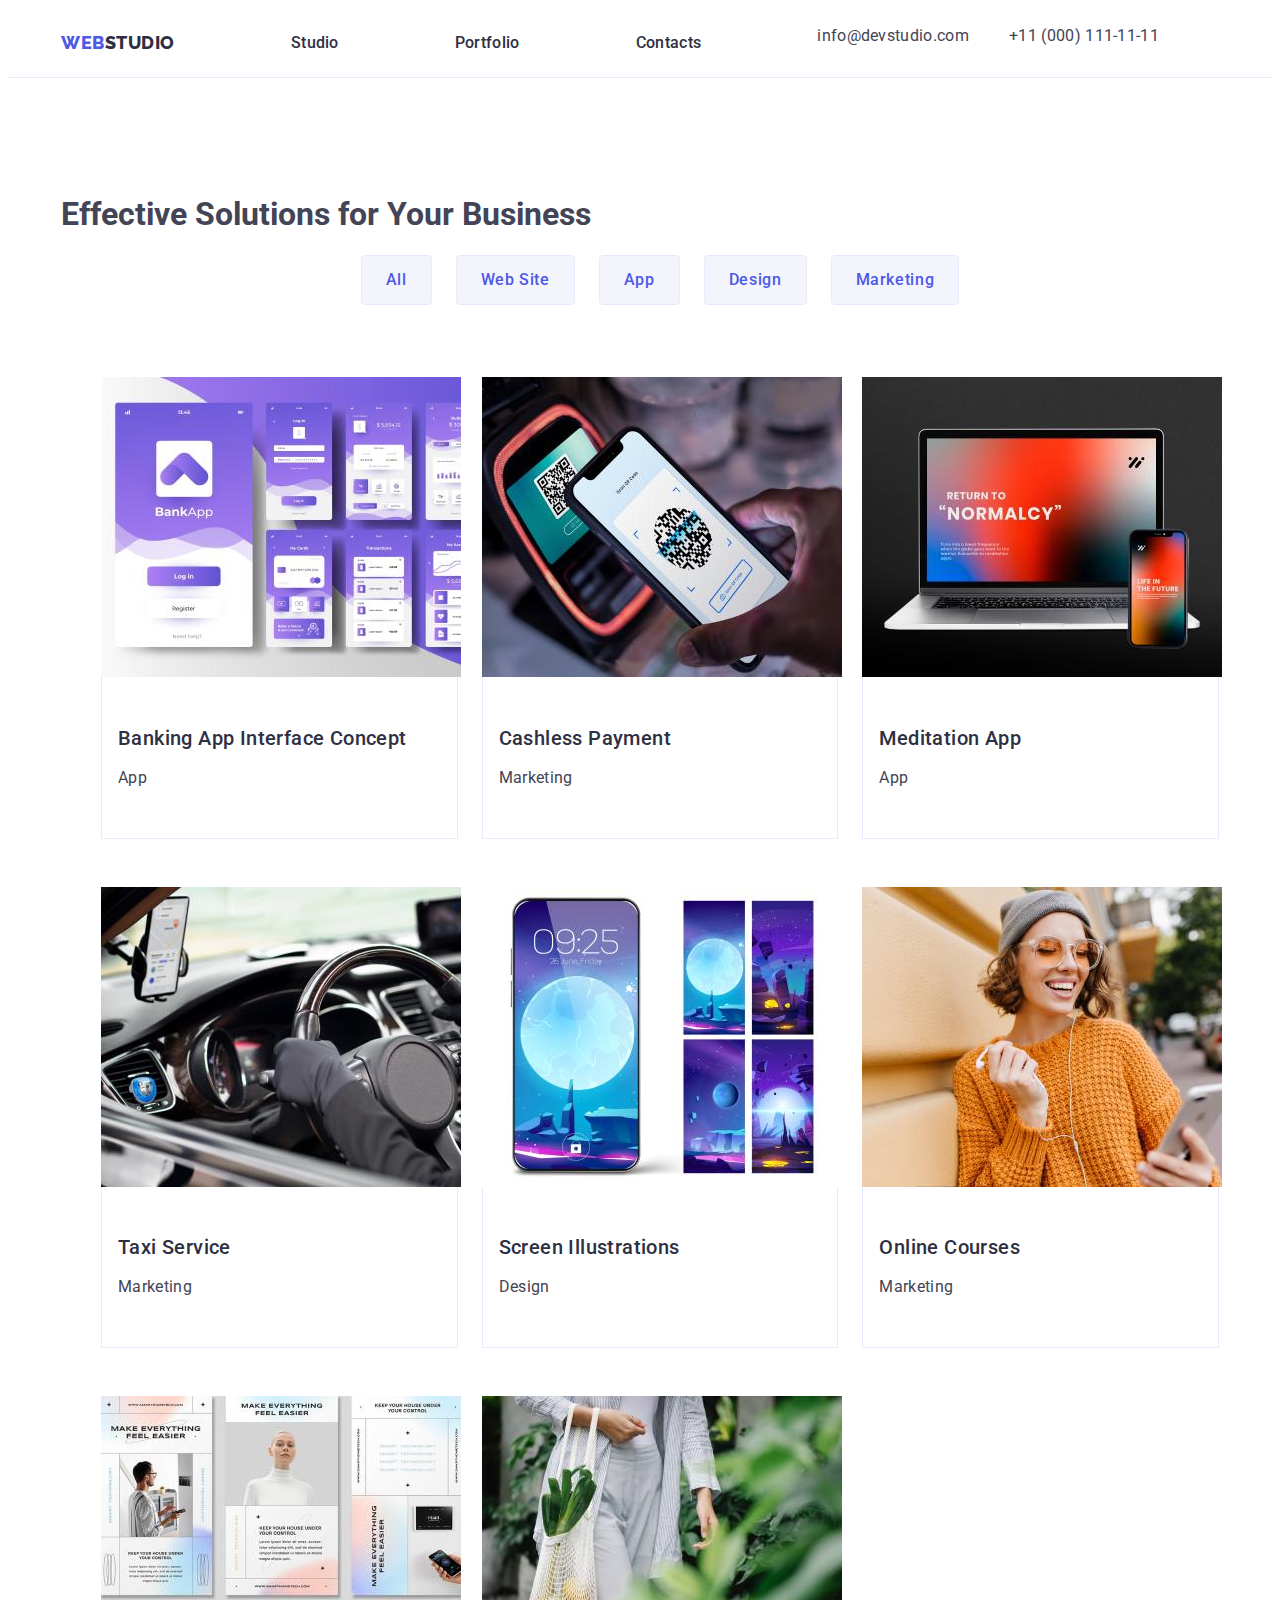
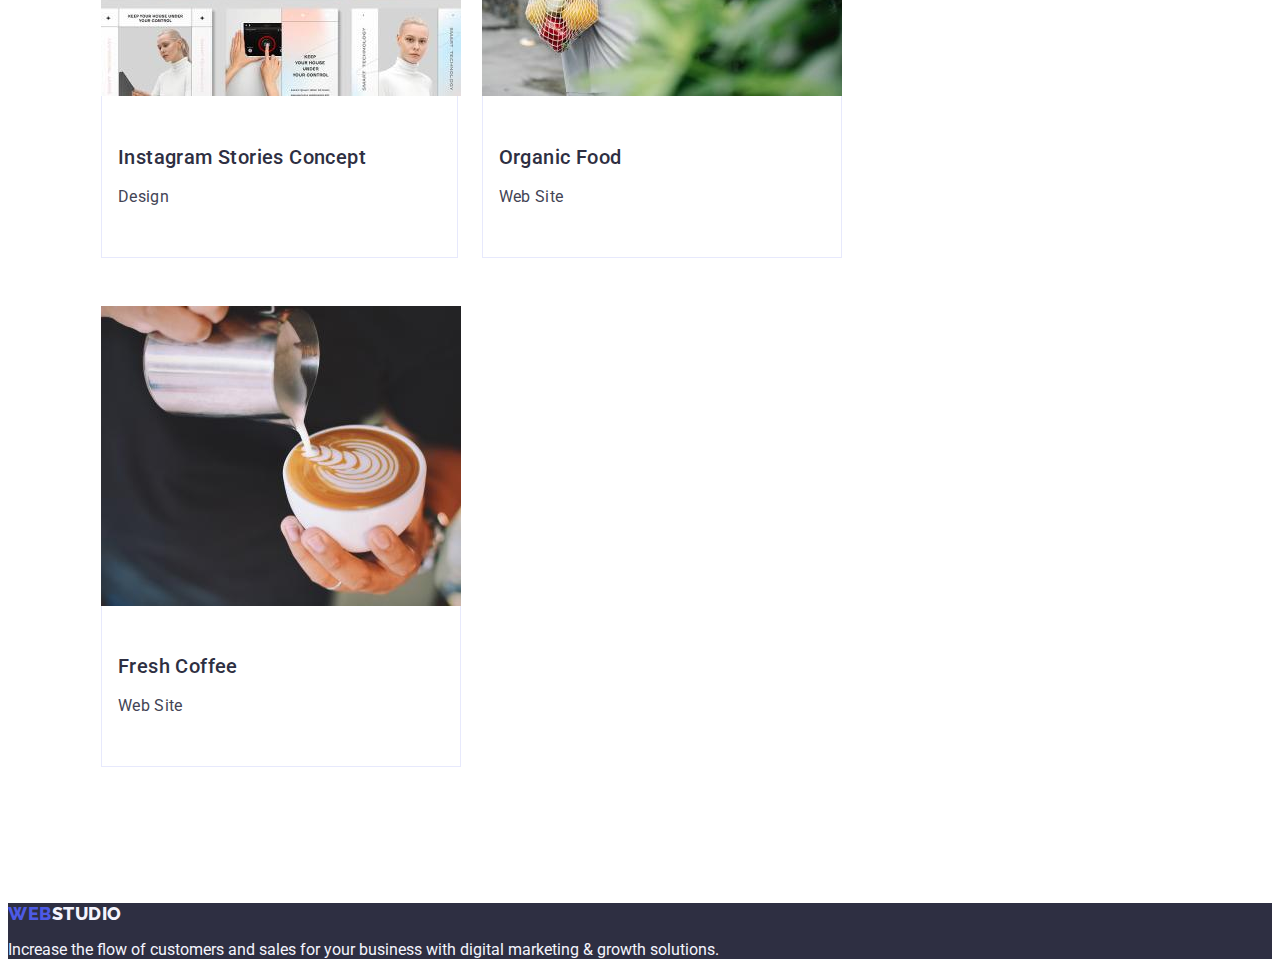
==== portfolio.html @ 5b6c8193 "main-port" ====
<!DOCTYPE html>
<html lang="en">
  <head>
    <meta charset="UTF-8" />
    <meta http-equiv="X-UA-Compatible" content="IE=edge" />
    <meta name="viewport" content="width=device-width, initial-scale=1.0" />
    <title>Document</title>

    <link rel="preconnect" href="https://fonts.googleapis.com" />
    <link rel="preconnect" href="https://fonts.gstatic.com" crossorigin />
    <link
      href="https://fonts.googleapis.com/css2?family=Raleway:ital,wght@0,800;1,800&family=Roboto:ital,wght@0,400;0,500;0,700;0,900;1,400;1,500;1,700;1,900&display=swap"
      rel="stylesheet"
    />
    <link rel="stylesheet" href="./css/modern-normalize.min.css" />
    <link rel="stylesheet" href="./css/styles.css" />
  </head>

  <body class="body-portfolio">
    <header class="portfolio-header-flex">
      <div class="portfolio-header-div-flex container">
        <nav class="portfolio-header-nav-flex">
          <a href="./index.html" class="link webstudio-one portfolio-header-a-flex"
            >Web<span class="span-portfolio">Studio</span>
          </a>
          <!-- <a href="./index.html">WebStudio</a> -->

          <ul class="list portfolio-header-ul-flex">
            <li>
              <a href="./index.html" class="nav-ul-li link portfolio-header-a-flex">Studio</a>
            </li>
            <li>
              <a href="./portfolio.html" class="nav-ul-li link portfolio-header-a-flex"
                >Portfolio</a
              >
            </li>
            <li><a href="" class="nav-ul-li link portfolio-header-a-flex">Contacts</a></li>
          </ul>
        </nav>
        <address class="address-style list">
          <ul class="list portfolio-header-adress-ul-flex">
            <li>
              <a href="mailto:info@devstudio.com" class="contacts link">info@devstudio.com</a>
            </li>
            <li>
              <a href="tel:+110001111111" class="contacts link">+11 (000) 111-11-11</a>
            </li>
          </ul>
        </address>
      </div>
    </header>
    <main>
      <section class="portfolio-main-section">
        <div class="container">
          <h1 hidden>Effective Solutions for Your Business</h1>
          <!--         <a href="">Order Service</a> -->

          <ul class="list portfolio-main-ul-flex">
            <li>
              <button type="button" class="button-all portfolio-main-button-flex">All</button>
            </li>
            <li>
              <button type="button" class="button-all portfolio-main-button-flex">Web Site</button>
            </li>
            <li>
              <button type="button" class="button-all portfolio-main-button-flex">App</button>
            </li>
            <li>
              <button type="button" class="button-all portfolio-main-button-flex">Design</button>
            </li>
            <li>
              <button type="button" class="button-all portfolio-main-button-flex">Marketing</button>
            </li>
          </ul>
          <ul class="list portfolio-main-ul-another-flex">
            <li class="portfolio-main-li-another-flex">
              <a href="" class="link"
                ><img src="./images/port1.jpg" alt="Mark Guerrero" width="360" />
                <div class="portfolio-main-li-a-div-another-flex">
                  <h2 class="images portfolio-main-div-h2-another-flex">
                    Banking App Interface Concept
                  </h2>
                  <p class="paragraph">App</p>
                </div>
              </a>
            </li>
            <li class="portfolio-main-li-another-flex">
              <a href="" class="link"
                ><img src="./images/port2.jpg" alt="Tom Ford" width="360" />
                <div class="portfolio-main-li-a-div-another-flex">
                  <h2 class="images portfolio-main-div-h2-another-flex">Cashless Payment</h2>
                  <p class="paragraph">Marketing</p>
                </div>
              </a>
            </li>
            <li class="portfolio-main-li-another-flex">
              <a href="" class="link">
                <img src="./images/port3.jpg" alt="Camila Garcia" width="360" />
                <div class="portfolio-main-li-a-div-another-flex">
                  <h2 class="images portfolio-main-div-h2-another-flex">Meditation App</h2>
                  <p class="paragraph">App</p>
                </div>
              </a>
            </li>
            <li class="portfolio-main-li-another-flex">
              <a href="" class="link">
                <img src="./images/port4.jpg" alt="Daniel Wilson" width="360" />
                <div class="portfolio-main-li-a-div-another-flex">
                  <h2 class="images portfolio-main-div-h2-another-flex">Taxi Service</h2>
                  <p class="paragraph">Marketing</p>
                </div>
              </a>
            </li>
            <li class="portfolio-main-li-another-flex">
              <a href="" class="link">
                <img src="./images/port5.jpg" alt="Mark Guerrero" width="360" />
                <div class="portfolio-main-li-a-div-another-flex">
                  <h2 class="images portfolio-main-div-h2-another-flex">Screen Illustrations</h2>
                  <p class="paragraph">Design</p>
                </div>
              </a>
            </li>
            <li class="portfolio-main-li-another-flex">
              <a href="" class="link">
                <img src="./images/port6.jpg" alt="Tom Ford" width="360" />
                <div class="portfolio-main-li-a-div-another-flex">
                  <h2 class="images portfolio-main-div-h2-another-flex">Online Courses</h2>
                  <p class="paragraph">Marketing</p>
                </div>
              </a>
            </li>
            <li class="portfolio-main-li-another-flex">
              <a href="" class="link"
                ><img src="./images/port7.jpg" alt="Camila Garcia" width="360" />
                <div class="portfolio-main-li-a-div-another-flex">
                  <h2 class="images portfolio-main-div-h2-another-flex">
                    Instagram Stories Concept
                  </h2>
                  <p class="paragraph">Design</p>
                </div>
              </a>
            </li>
            <li>
              <a href="" class="link">
                <img src="./images/port8.jpg" alt="Daniel Wilson" width="360" />
                <div class="portfolio-main-li-a-div-another-flex">
                  <h2 class="images portfolio-main-div-h2-another-flex">Organic Food</h2>
                  <p class="paragraph">Web Site</p>
                </div>
              </a>
            </li>

            <li>
              <a href="" class="link">
                <img src="./images/port9.jpg" alt="Daniel Wilson" width="360" />
                <div class="portfolio-main-li-a-div-another-flex">
                  <h2 class="images portfolio-main-div-h2-another-flex">Fresh Coffee</h2>
                  <p class="paragraph">Web Site</p>
                </div>
              </a>
            </li>
          </ul>
        </div>
      </section>
    </main>

    <footer class="footer-index">
      <a href="./index.html" class="link webstudio-one"
        >Web<span class="span-portfolio-port">Studio</span>
      </a>

      <!-- <a href="./index.html">WebStudio</a> -->
      <p class="footer-p">
        Increase the flow of customers and sales for your business with digital marketing & growth
        solutions.
      </p>
    </footer>
  </body>
</html>
---- css/styles.css ----
:root {
  --hover-color: #404bbf;
  --ff-color: #ffffff;
  --e-five-color: #4d5ae5;
  --brand-color: #434455; /*???????????????????*/
  --background-color: #f4f4fd;
  --text-color: #2e2f42;
  --button-color: #e7e9fc;
}

body {
  font-family: 'Roboto', sans-serif;
}

.body-index {
  color: var(--brand-color);
  background-color: var(--ff-color);
}

.body-portfolio {
  color: #434455;
  background-color: #ffffff;
}

.webstudio-one {
  font-style: normal;
  font-weight: 800;
  font-size: 18px;
  line-height: 21px;

  line-height: 1.17;

  letter-spacing: 0.03em;
  text-transform: uppercase;

  /* IRIS */

  color: var(--e-five-color);
  font-family: 'Raleway', sans-serif;
}

.span-one {
  color: var(--text-color);
}

.link {
  text-decoration: none;
}

.studio-one {
  font-style: normal;
  font-weight: 500;
  font-size: 16px;
  line-height: 1.5;

  letter-spacing: 0.02em;

  /* NAVY BLUE */

  color: var(--text-color);
}

.studio-one:hover,
.studio-one:focus,
.contacts:hover,
.contacts:focus {
  color: var(--hover-color);
}

.webstudio2 {
  font-style: normal;
  font-weight: 800;
  font-size: 18px;
  line-height: 21px;

  display: flex;
  align-items: center;
  letter-spacing: 0.03em;
  text-transform: uppercase;

  /* NAVY BLUE */

  color: var(--text-color);
}

.list {
  font-style: normal;
  list-style: none;
}

.contacts {
  font-size: 16px;
  line-height: 1.5;
  letter-spacing: 0.02em;
  color: var(--brand-color);
}

.section-one {
  background-color: var(--text-color);
}

.heder-sectione-one {
  font-style: normal;
  font-weight: 700;
  font-size: 56px;
  /* or 107% */

  text-align: center;
  letter-spacing: 0.02em;

  color: var(--ff-color);
  line-height: 1.07;
}

.button-sectione-one {
  font-family: 'Roboto', sans-serif;
  font-weight: 500;
  font-size: 16px;
  line-height: 1.5;
  letter-spacing: 0.04em;
  color: var(--ff-color);

  cursor: pointer;

  background-color: var(--e-five-color);
}

.button-sectione-one:hover,
.button-sectione-one:focus {
  background-color: var(--hover-color);
}

.strategy-one {
  font-weight: 500;
  font-size: 20px;
  line-height: 1.2;
  letter-spacing: 0.02em;
  color: var(--text-color);
}

/* strategy-pargraf-shrift */
.strategy-pargraf-shrift {
  font-size: 16px;
  line-height: 1.5;
  letter-spacing: 0.02em;
}

/* section-thre */
.section-thre {
  font-size: 36px;
  line-height: 1.11;
  text-align: center;
  text-transform: capitalize;
  color: var(--text-color);
}

/* section-four */
.section-four {
  background-color: var(--background-color);
}

/* section-four-h */
.section-four-h {
  font-size: 36px;
  line-height: 1.11;
  text-align: center;
  letter-spacing: 0.02em;
  text-transform: capitalize;
  color: var(--text-color);
}

/* section-four-li */
.section-four-li {
  background-color: var(--ff-color);
}

/* footer */

.footer-index {
  background-color: var(--text-color);
}

.span-two {
  color: var(--background-color);
}

/*====== portfolio====== */

/* span-portfolio*/

.span-portfolio {
  color: var(--text-color);
}

/* nav-ul-li */
.nav-ul-li {
  font-weight: 500;
  font-size: 16px;
  line-height: 1.5;
  letter-spacing: 0.02em;
  color: var(--text-color);
}

.nav-ul-li:hover,
.nav-ul-li:focus {
  color: var(--hover-color);
}

/* address-style */
.address-style {
  font-style: normal;
}

.button-all {
  font-family: 'Roboto', sans-serif;
  font-weight: 500;
  font-size: 16px;
  line-height: 1.5;
  letter-spacing: 0.04em;
  color: var(--e-five-color);
  background-color: var(--background-color);

  cursor: pointer;
}

.button-all:hover,
.button-all:focus {
  color: var(--ff-color);
  background-color: var(--hover-color);
}

.images {
  font-weight: 500;
  font-size: 20px;
  line-height: 1.2;
  letter-spacing: 0.02em;
  color: var(--text-color);
}

.paragraph {
  font-size: 16px;
  line-height: 1.5;
  letter-spacing: 0.02em;
  color: var(--brand-color);
}

.span-portfolio-port {
  color: var(--background-color);
}

.footer-p {
  color: var(--background-color);
}

/* hw3 */
.header-index {
  border-bottom: 1px solid #e7e9fc;
}

.div-header {
  display: flex;
}

.container {
  width: 1158px;
  margin: 0 auto;
  padding: 0 15px;
}

.nav-header {
  display: flex;
  align-items: center;
}

.webstudio-one {
  margin-right: 76px;
}

.ul-header {
  display: flex;
  gap: 40px;
}

.studio-two {
  padding: 24px 0;
}

.addr-flex {
  display: flex;
  gap: 40px;
}

.section-one-plus {
  padding: 188px 0;
}

.heder-sectione-one {
  max-width: 496px;
}

.button-sectione-one {
  display: block;
  min-width: 169px;
  height: 56px;
  border: none;
  background-color: #4d5ae5;
  border-radius: 4px;
  cursor: pointer;
}

.section-two-flex {
  padding: 120px 0;
}

.section-two-ul-flex {
  display: flex;
  gap: 24px;
}

.section-two-li-flex {
  width: calc((100% - 72px) / 4);
}

.strategy-two {
  margin-bottom: 8px;
}

.section-thre-flex {
  padding-bottom: 120px;
}

.section-thre-plus {
  margin-bottom: 72px;
}

.section-thre-ul-flex {
  display: flex;
  gap: 24px;
}

.section-thre-li-flex {
  width: calc((100% - 48px) / 3);
}

.section-four-plus {
  padding: 120px 0;
}

.section-four-h-plus {
  margin-bottom: 72px;
}

.section-four-ul-flex {
  display: flex;
  gap: 24px;
}

.section-four-li-plus {
  width: calc((100% - 72px) / 4);
  border-radius: 0px 0px 4px 4px;
}

.section-four-li-div-flex {
  padding: 32px 16px;
}

.strategy-two {
  text-align: center;
  margin-bottom: 8px;
}

.strategy-pargraf-shrift {
  text-align: center;
}

.footer-flex {
  padding: 100px 0;
}

.footer-a-flex {
  display: inline-block;
  margin-bottom: 16px;
}

.footer-p-flex {
  max-width: 264px;
}

.portfolio-header-flex {
  border-bottom: 1px solid #e7e9fc;
}

.portfolio-header-div-flex {
  display: flex;
}

.portfolio-header-nav-flex {
  display: flex;
  align-items: center;
}

.portfolio-header-a-flex {
  margin-right: 76px;
}

.portfolio-header-ul-flex {
  display: flex;
  gap: 40px;
}

.portfolio-header-a-flex {
  padding: 24px 0;
}

.portfolio-header-adress-ul-flex {
  display: flex;
  gap: 40px;
}

.portfolio-main-section {
  padding: 96px 0 120px;
}

.portfolio-main-ul-flex {
  display: flex;
  justify-content: center;
  gap: 24px;
  margin-bottom: 72px;
}

.portfolio-main-button-flex {
  padding: 12px 24px;
  border: 1px solid var(--button-color);
  border-radius: 4px;
}

.portfolio-main-button-flex:hover,
.portfolio-main-button-flex:focus {
  border: 1px solid transparent;
}

.portfolio-main-ul-another-flex {
  display: flex;
  flex-wrap: wrap;
  column-gap: 24px;
  row-gap: 48px;
}

.portfolio-main-li-another-flex {
  width: calc((100% - 48px) / 3);
}

.portfolio-main-li-a-div-another-flex {
  padding: 32px 16px;
  border: 1px solid var(--button-color);
  border-top: none;
}

.portfolio-main-div-h2-another-flex {
  margin-bottom: 8px;
}
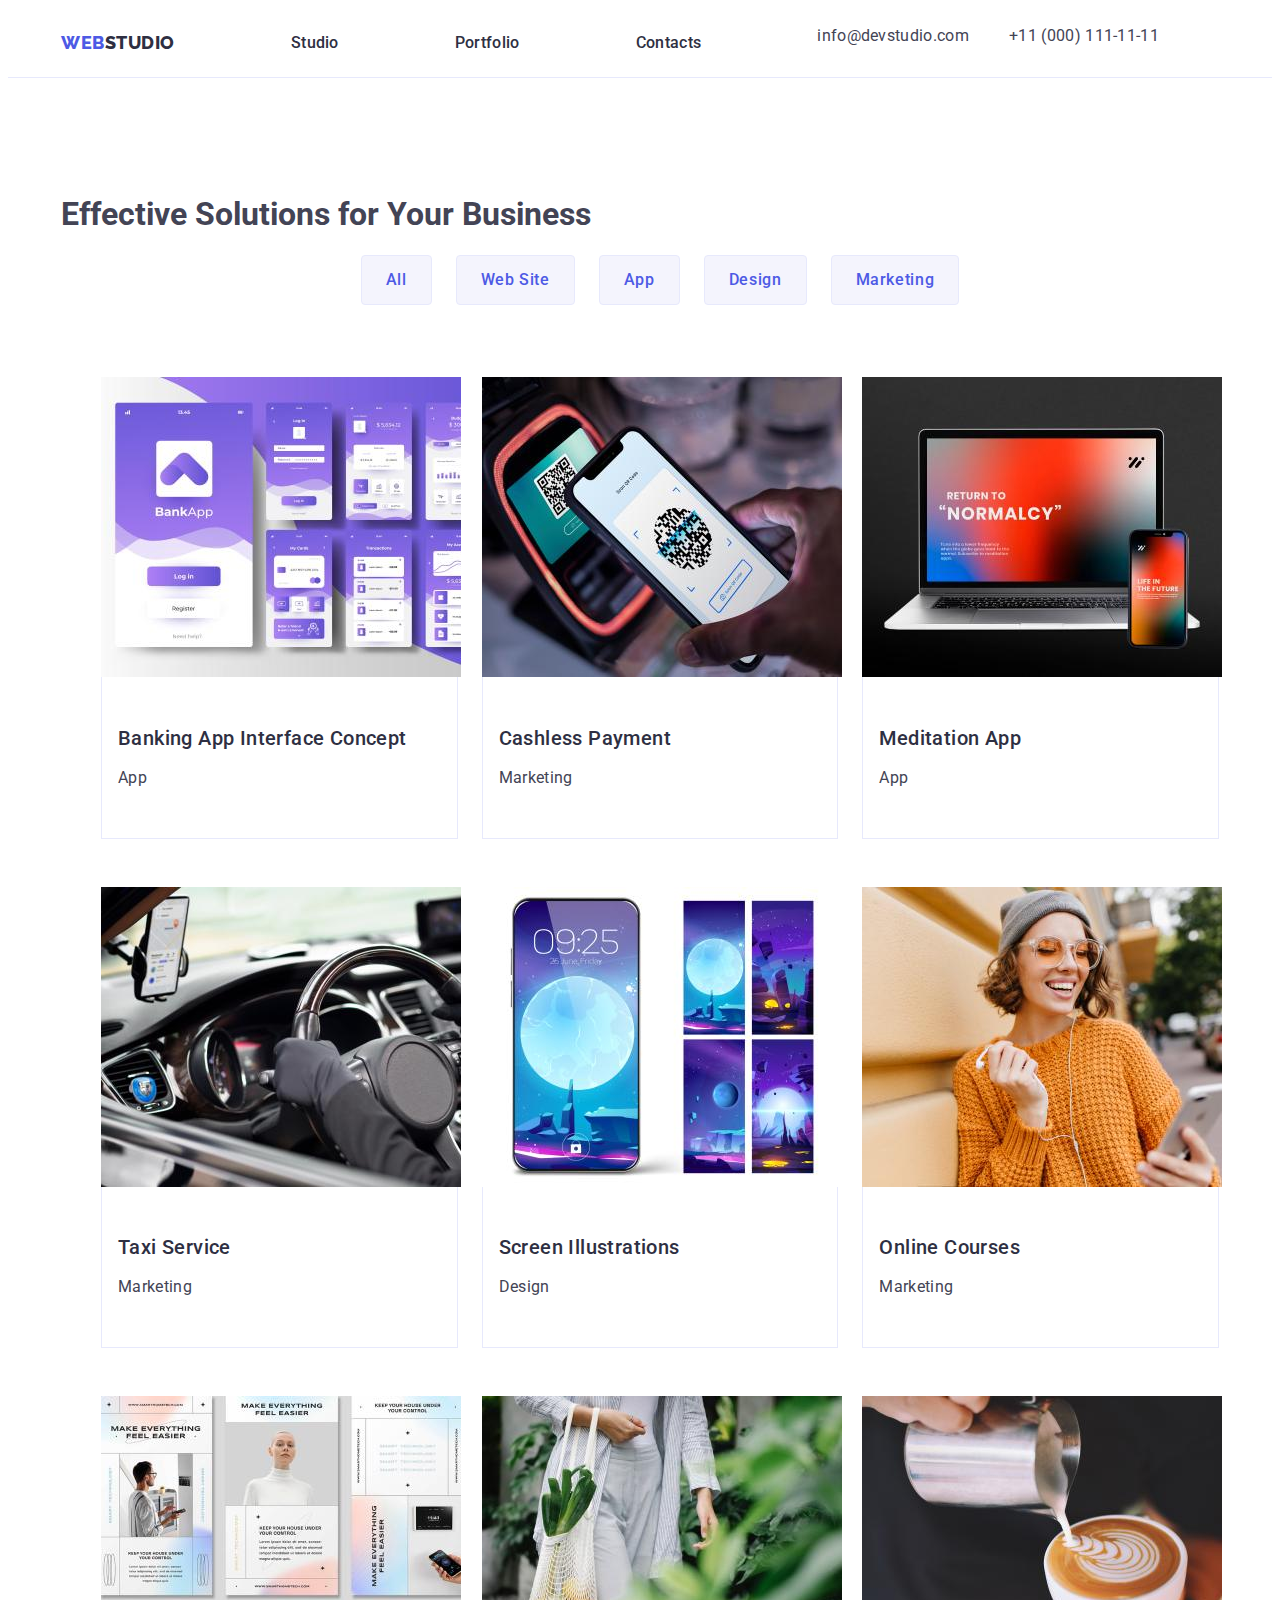
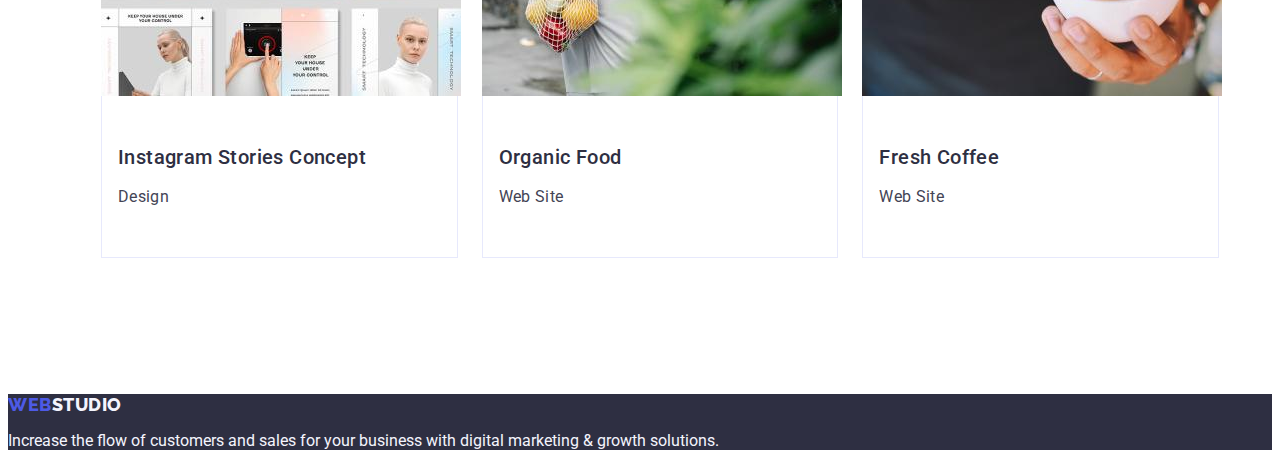
==== commit b0420459: "err" ====
--- a/portfolio.html
+++ b/portfolio.html
@@ -140,7 +140,7 @@
                 </div>
               </a>
             </li>
-            <li>
+            <li class="portfolio-main-li-another-flex">
               <a href="" class="link">
                 <img src="./images/port8.jpg" alt="Daniel Wilson" width="360" />
                 <div class="portfolio-main-li-a-div-another-flex">
@@ -150,7 +150,7 @@
               </a>
             </li>
 
-            <li>
+            <li class="portfolio-main-li-another-flex">
               <a href="" class="link">
                 <img src="./images/port9.jpg" alt="Daniel Wilson" width="360" />
                 <div class="portfolio-main-li-a-div-another-flex">
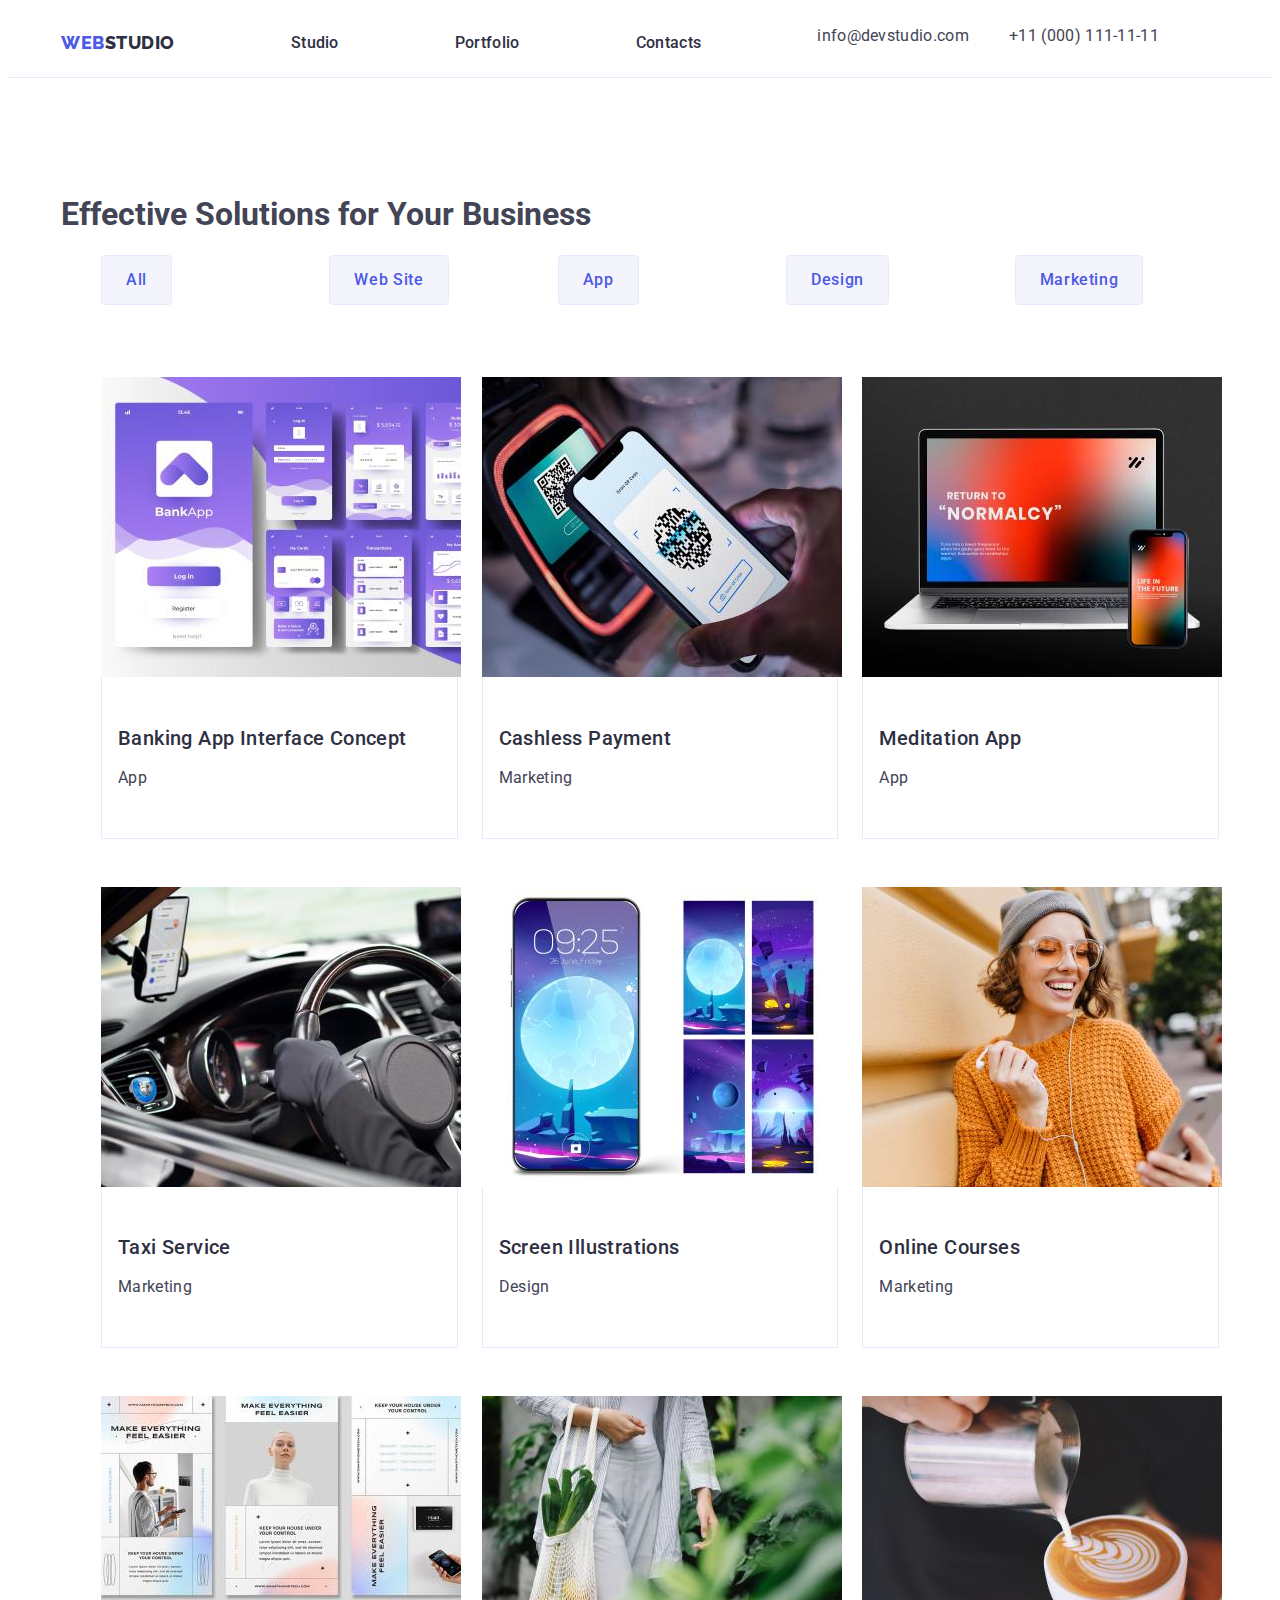
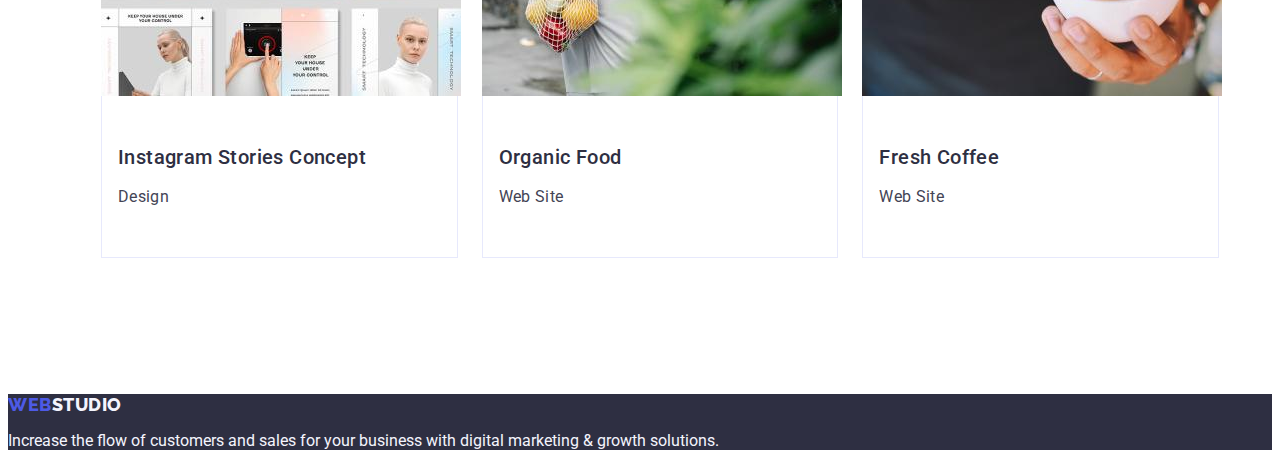
==== commit bef12615: "li-one" ====
--- a/portfolio.html
+++ b/portfolio.html
@@ -50,25 +50,25 @@
       </div>
     </header>
     <main>
-      <section class="portfolio-main-section">
+      <section class="portfolio-main-section section">
         <div class="container">
           <h1 hidden>Effective Solutions for Your Business</h1>
           <!--         <a href="">Order Service</a> -->
 
           <ul class="list portfolio-main-ul-flex">
-            <li>
+            <li class="portfolio-main-li-another-flex">
               <button type="button" class="button-all portfolio-main-button-flex">All</button>
             </li>
-            <li>
+            <li class="portfolio-main-li-another-flex">
               <button type="button" class="button-all portfolio-main-button-flex">Web Site</button>
             </li>
-            <li>
+            <li class="portfolio-main-li-another-flex">
               <button type="button" class="button-all portfolio-main-button-flex">App</button>
             </li>
-            <li>
+            <li class="portfolio-main-li-another-flex">
               <button type="button" class="button-all portfolio-main-button-flex">Design</button>
             </li>
-            <li>
+            <li class="portfolio-main-li-another-flex">
               <button type="button" class="button-all portfolio-main-button-flex">Marketing</button>
             </li>
           </ul>
--- a/css/styles.css
+++ b/css/styles.css
@@ -459,3 +459,11 @@
 .portfolio-main-div-h2-another-flex {
   margin-bottom: 8px;
 }
+
+/*
+.section {
+  width: 1158px;
+   padding: 0 15px 0 15px; 
+  margin: 0 auto;
+  padding: 188px 0;
+}*/
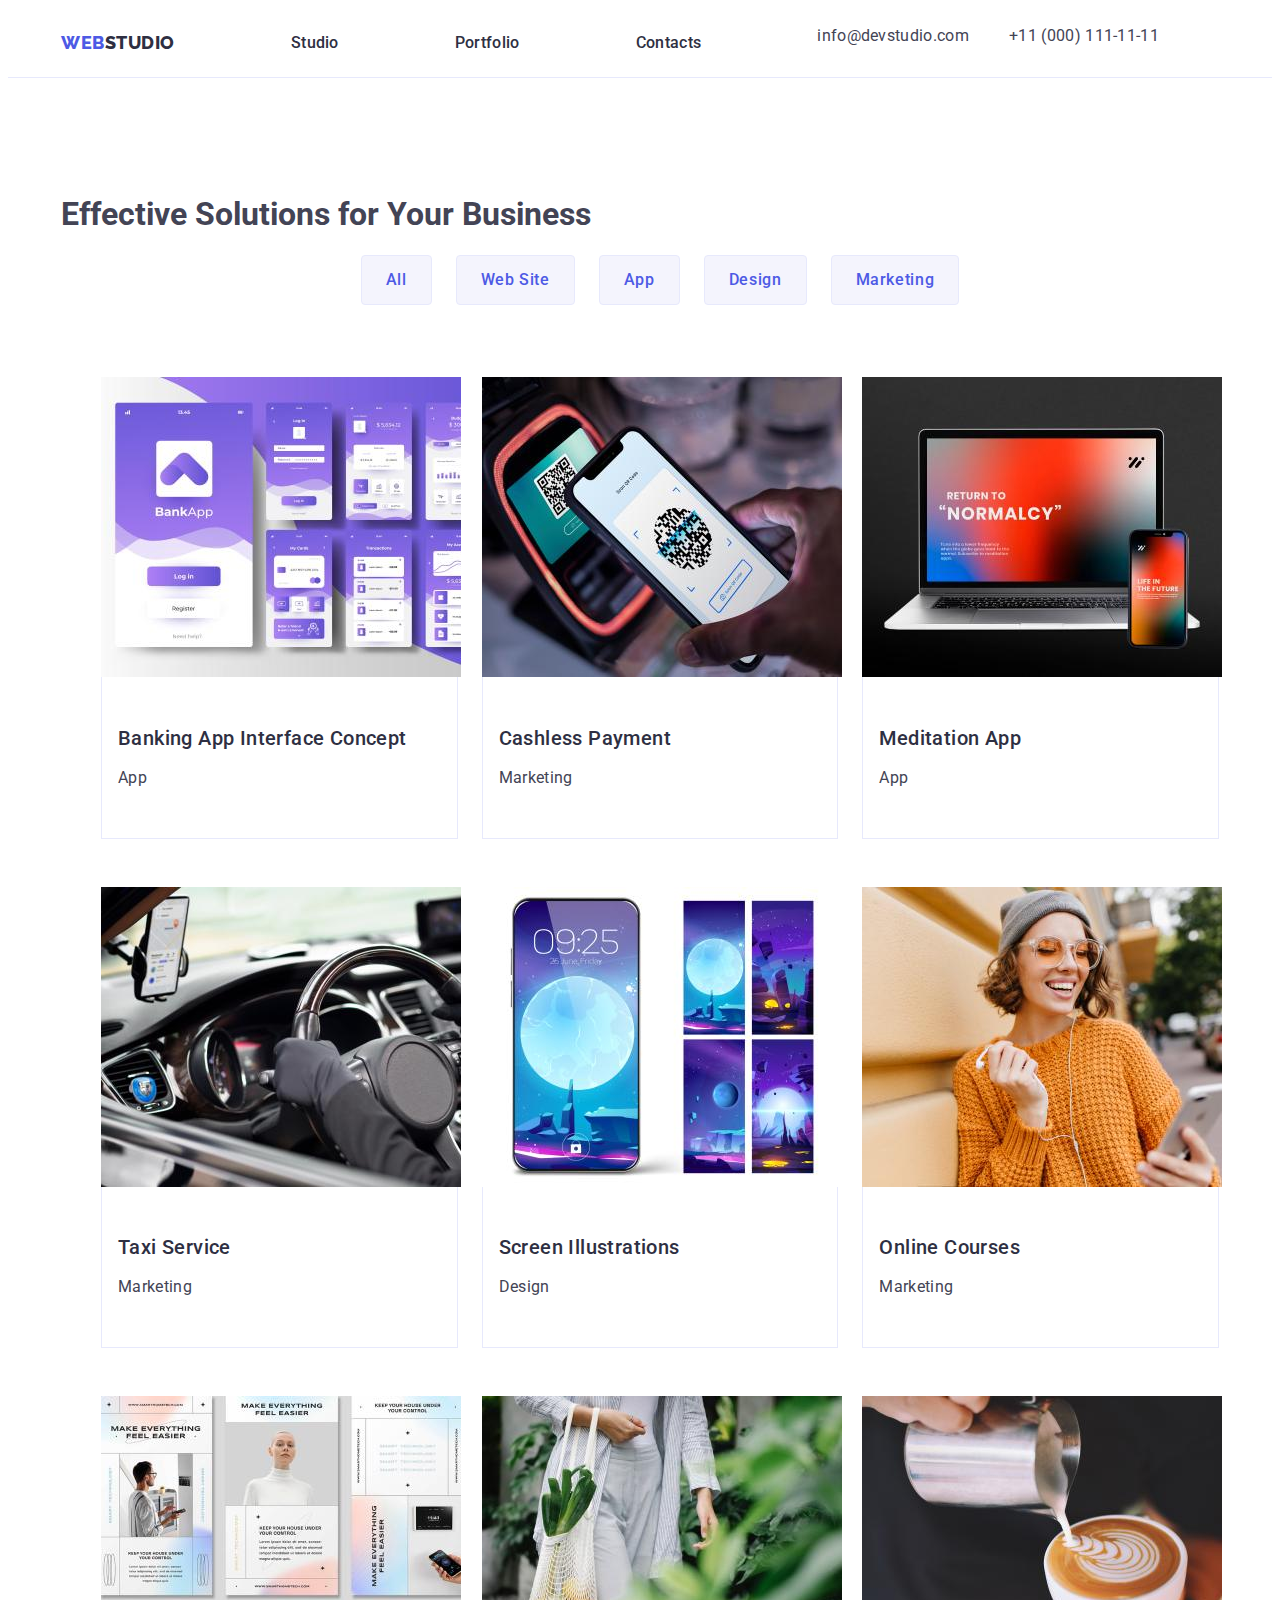
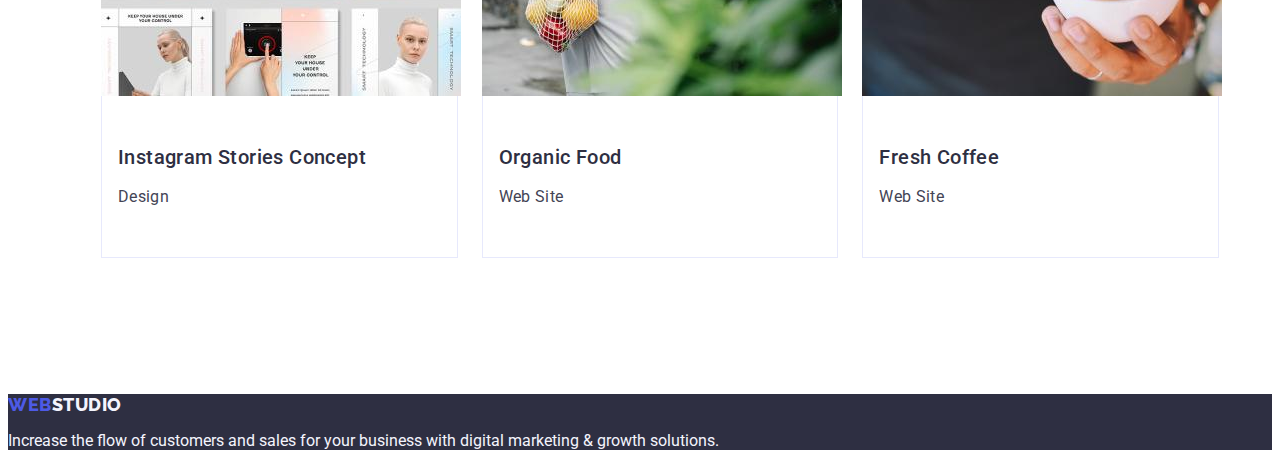
==== commit 2322a30a: "li-" ====
--- a/portfolio.html
+++ b/portfolio.html
@@ -56,19 +56,19 @@
           <!--         <a href="">Order Service</a> -->
 
           <ul class="list portfolio-main-ul-flex">
-            <li class="portfolio-main-li-another-flex">
+            <li>
               <button type="button" class="button-all portfolio-main-button-flex">All</button>
             </li>
-            <li class="portfolio-main-li-another-flex">
+            <li>
               <button type="button" class="button-all portfolio-main-button-flex">Web Site</button>
             </li>
-            <li class="portfolio-main-li-another-flex">
+            <li>
               <button type="button" class="button-all portfolio-main-button-flex">App</button>
             </li>
-            <li class="portfolio-main-li-another-flex">
+            <li>
               <button type="button" class="button-all portfolio-main-button-flex">Design</button>
             </li>
-            <li class="portfolio-main-li-another-flex">
+            <li>
               <button type="button" class="button-all portfolio-main-button-flex">Marketing</button>
             </li>
           </ul>
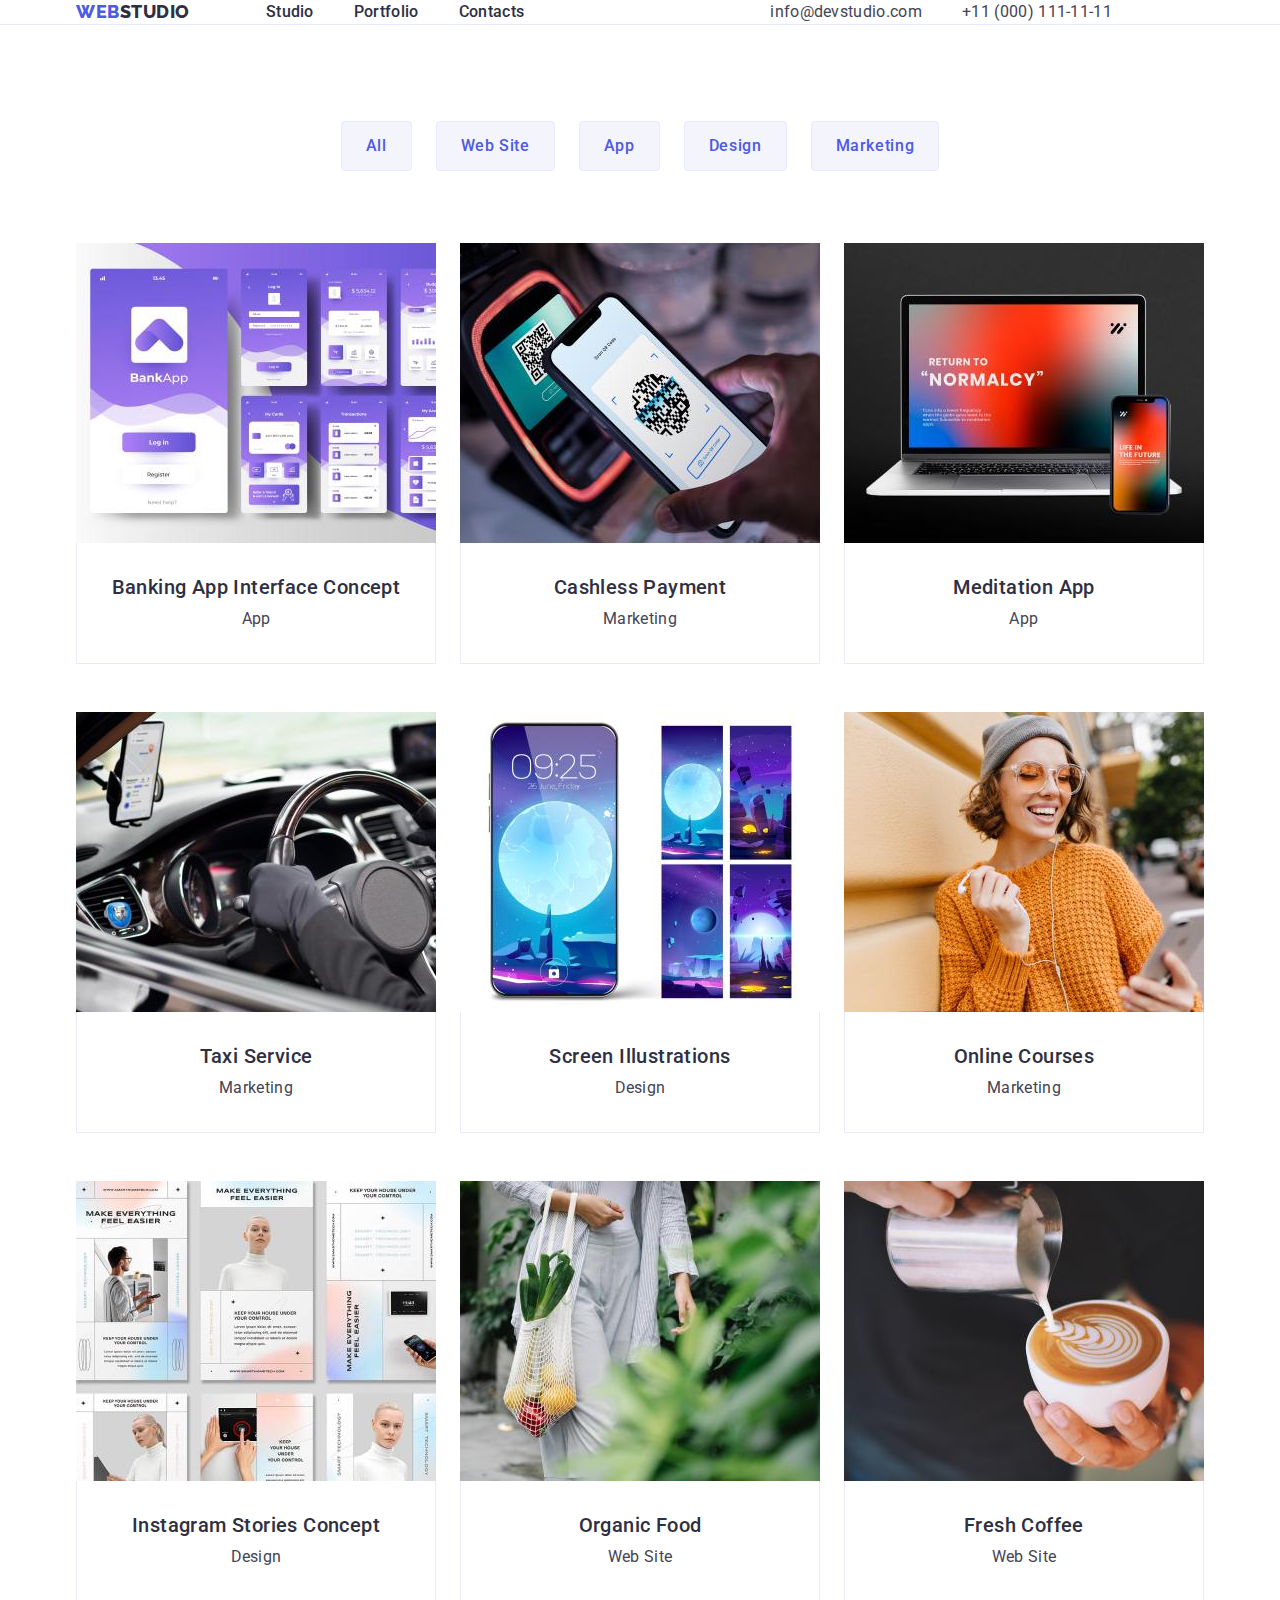
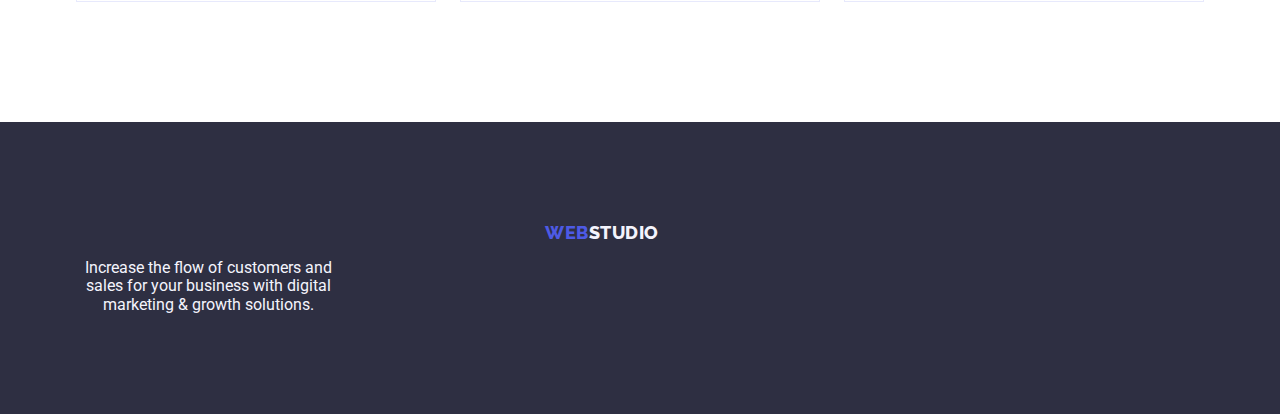
==== commit 797d25a2: "center" ====
--- a/portfolio.html
+++ b/portfolio.html
@@ -12,38 +12,33 @@
       href="https://fonts.googleapis.com/css2?family=Raleway:ital,wght@0,800;1,800&family=Roboto:ital,wght@0,400;0,500;0,700;0,900;1,400;1,500;1,700;1,900&display=swap"
       rel="stylesheet"
     />
-    <link rel="stylesheet" href="./css/modern-normalize.min.css" />
+    <link
+      rel="stylesheet"
+      href="https://cdn.jsdelivr.net/npm/modern-normalize@1.1.0/modern-normalize.min.css"
+    />
     <link rel="stylesheet" href="./css/styles.css" />
   </head>
 
   <body class="body-portfolio">
-    <header class="portfolio-header-flex">
-      <div class="portfolio-header-div-flex container">
-        <nav class="portfolio-header-nav-flex">
-          <a href="./index.html" class="link webstudio-one portfolio-header-a-flex"
-            >Web<span class="span-portfolio">Studio</span>
+    <header class="header-index">
+      <div class="div-header container">
+        <nav class="nav-header">
+          <a href="./index.html" class="link webstudio-one"
+            >Web<span class="span-one">Studio</span>
           </a>
-          <!-- <a href="./index.html">WebStudio</a> -->
-
-          <ul class="list portfolio-header-ul-flex">
+          <ul class="list ul-header">
+            <li><a href="./index.html" class="link studio-one studio-two">Studio</a></li>
+            <li><a href="./portfolio.html" class="link studio-one studio-two">Portfolio</a></li>
+            <li><a href="" class="link studio-one studio-two">Contacts</a></li>
+          </ul>
+        </nav>
+        <address class="list addr-one">
+          <ul class="list addr-one addr-flex">
             <li>
-              <a href="./index.html" class="nav-ul-li link portfolio-header-a-flex">Studio</a>
+              <a href="mailto:info@devstudio.com" class="link contacts email">info@devstudio.com</a>
             </li>
             <li>
-              <a href="./portfolio.html" class="nav-ul-li link portfolio-header-a-flex"
-                >Portfolio</a
-              >
-            </li>
-            <li><a href="" class="nav-ul-li link portfolio-header-a-flex">Contacts</a></li>
-          </ul>
-        </nav>
-        <address class="address-style list">
-          <ul class="list portfolio-header-adress-ul-flex">
-            <li>
-              <a href="mailto:info@devstudio.com" class="contacts link">info@devstudio.com</a>
-            </li>
-            <li>
-              <a href="tel:+110001111111" class="contacts link">+11 (000) 111-11-11</a>
+              <a href="tel:+110001111111" class="link contacts">+11 (000) 111-11-11</a>
             </li>
           </ul>
         </address>
@@ -52,7 +47,7 @@
     <main>
       <section class="portfolio-main-section section">
         <div class="container">
-          <h1 hidden>Effective Solutions for Your Business</h1>
+          <h1 hidden class="ficha-two">Effective Solutions for Your Business</h1>
           <!--         <a href="">Order Service</a> -->
 
           <ul class="list portfolio-main-ul-flex">
@@ -164,16 +159,17 @@
       </section>
     </main>
 
-    <footer class="footer-index">
-      <a href="./index.html" class="link webstudio-one"
-        >Web<span class="span-portfolio-port">Studio</span>
-      </a>
-
-      <!-- <a href="./index.html">WebStudio</a> -->
-      <p class="footer-p">
-        Increase the flow of customers and sales for your business with digital marketing & growth
-        solutions.
-      </p>
+    <footer class="footer-index footer-flex">
+      <div class="container">
+        <a href="./index.html" class="link webstudio-one footer-a-flex"
+          >Web<span class="span-two">Studio</span>
+        </a>
+        <!-- <a href="./index.html">WebStudio</a> -->
+        <p class="footer-p footer-p-flex">
+          Increase the flow of customers and sales for your business with digital marketing & growth
+          solutions.
+        </p>
+      </div>
     </footer>
   </body>
 </html>
--- a/css/styles.css
+++ b/css/styles.css
@@ -105,11 +105,11 @@
   font-size: 56px;
   /* or 107% */
 
-  text-align: center;
   letter-spacing: 0.02em;
 
   color: var(--ff-color);
   line-height: 1.07;
+  text-align: center;
 }
 
 .button-sectione-one {
@@ -123,6 +123,8 @@
   cursor: pointer;
 
   background-color: var(--e-five-color);
+
+  text-align: center;
 }
 
 .button-sectione-one:hover,
@@ -145,6 +147,13 @@
   letter-spacing: 0.02em;
 }
 
+.strategy-pargraf-shrift-name {
+  font-size: 16px;
+  line-height: 1.5;
+  letter-spacing: 0.02em;
+  text-align: center;
+}
+
 /* section-thre */
 .section-thre {
   font-size: 36px;
@@ -265,6 +274,7 @@
   width: 1158px;
   margin: 0 auto;
   padding: 0 15px;
+  text-align: center;
 }
 
 .nav-header {
@@ -370,7 +380,7 @@
 }
 
 .strategy-pargraf-shrift {
-  text-align: center;
+  text-align: left;
 }
 
 .footer-flex {
@@ -422,6 +432,8 @@
 }
 
 .portfolio-main-ul-flex {
+  padding: 0;
+  margin: 0;
   display: flex;
   justify-content: center;
   gap: 24px;
@@ -467,3 +479,50 @@
   margin: 0 auto;
   padding: 188px 0;
 }*/
+
+.list {
+  list-style: none;
+}
+
+.link {
+  text-decoration: none;
+}
+
+h1,
+h2,
+h3,
+h4,
+h5,
+h6,
+ul,
+p {
+  margin-top: 0;
+  margin-bottom: 0;
+}
+
+ul,
+ol {
+  margin-top: 0;
+  margin-bottom: 0;
+  padding-left: 0;
+}
+
+img {
+  display: block;
+}
+
+address {
+  font-style: normal;
+}
+
+button {
+  cursor: pointer;
+}
+
+.ficha-two {
+  display: none;
+}
+
+.email {
+  margin: 0 0 0 246px;
+}
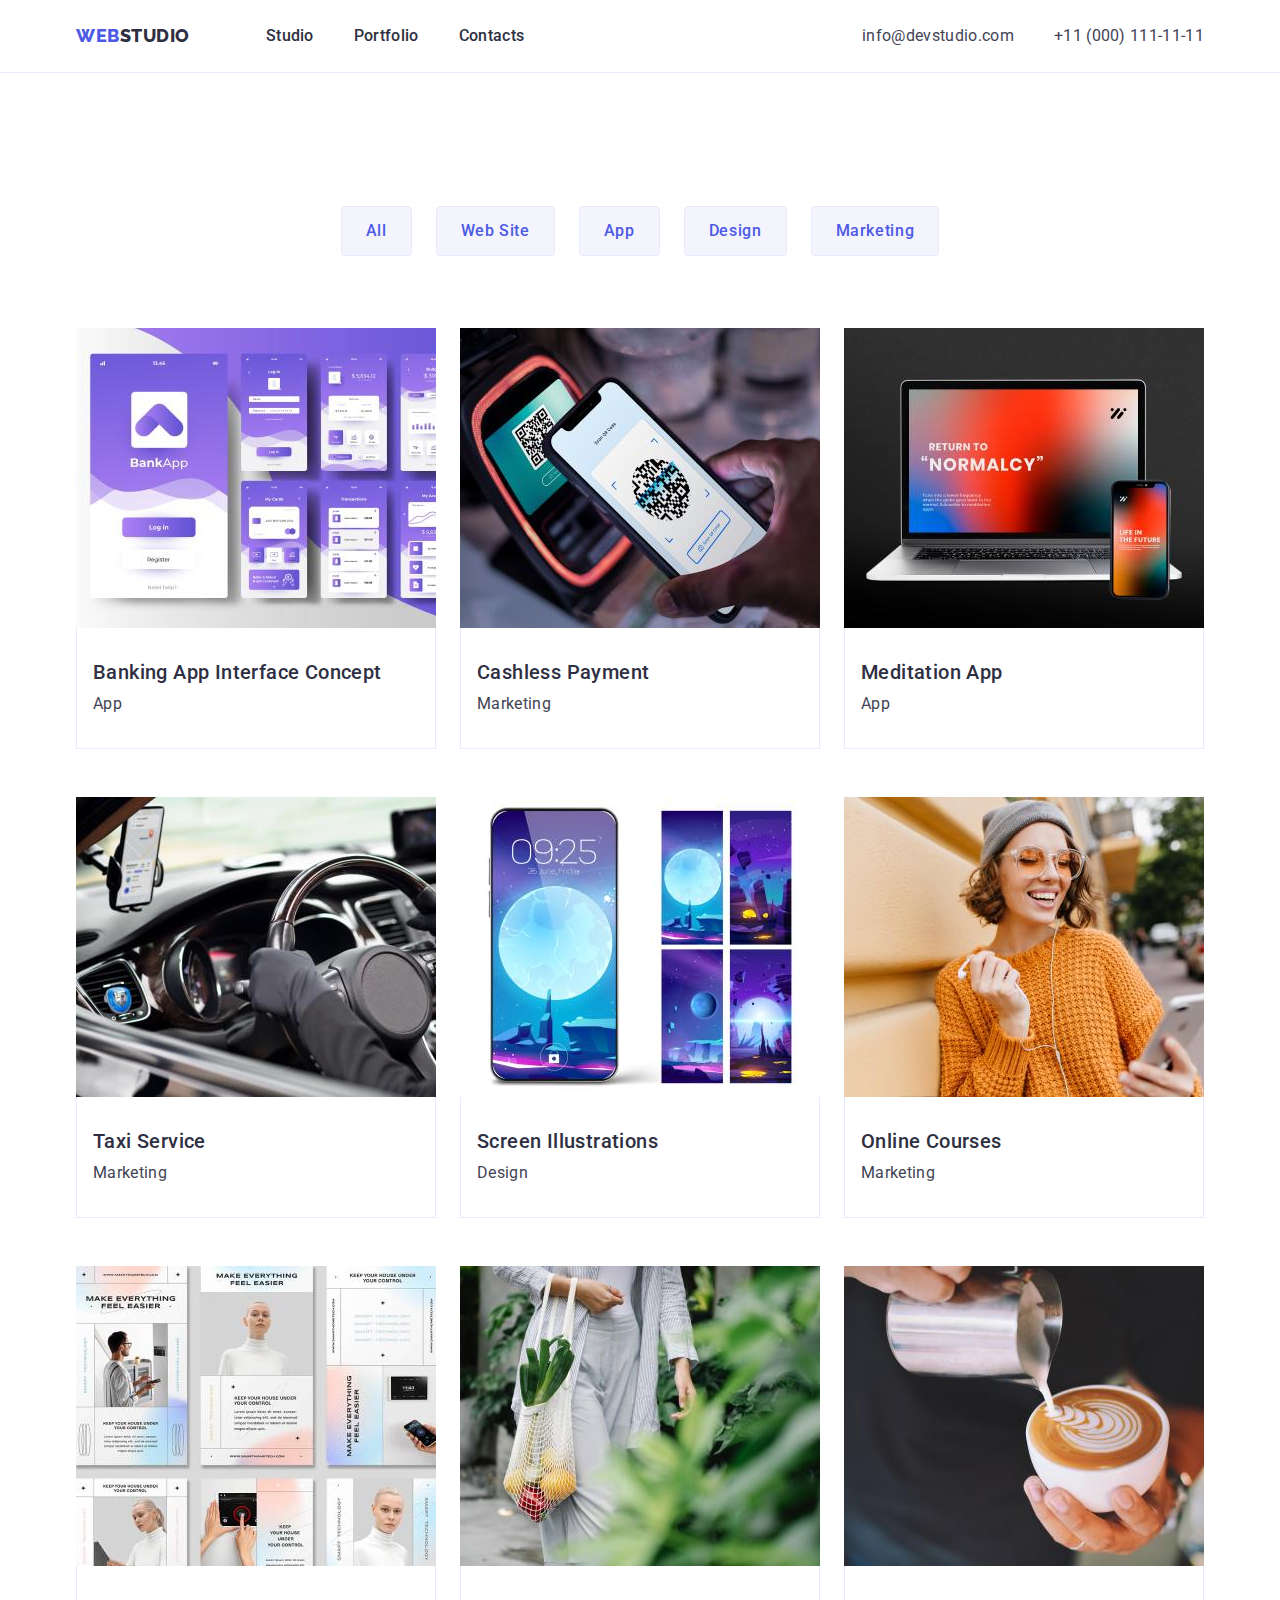
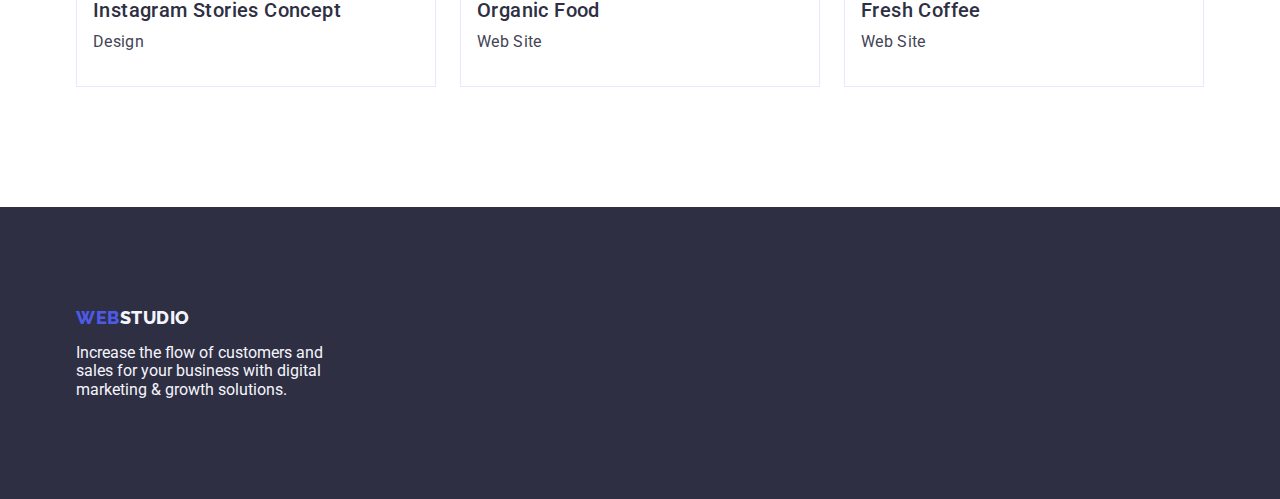
==== commit c7b74282: "vodeo2" ====
--- a/portfolio.html
+++ b/portfolio.html
@@ -47,7 +47,7 @@
     <main>
       <section class="portfolio-main-section section">
         <div class="container">
-          <h1 hidden class="ficha-two">Effective Solutions for Your Business</h1>
+          <h1 class="our-portfolio">Effective Solutions for Your Business</h1>
           <!--         <a href="">Order Service</a> -->
 
           <ul class="list portfolio-main-ul-flex">
--- a/css/styles.css
+++ b/css/styles.css
@@ -93,6 +93,9 @@
   line-height: 1.5;
   letter-spacing: 0.02em;
   color: var(--brand-color);
+
+  padding: 24px 0 24px 0;
+  display: block;
 }
 
 .section-one {
@@ -274,7 +277,6 @@
   width: 1158px;
   margin: 0 auto;
   padding: 0 15px;
-  text-align: center;
 }
 
 .nav-header {
@@ -293,6 +295,7 @@
 
 .studio-two {
   padding: 24px 0;
+  display: block;
 }
 
 .addr-flex {
@@ -306,6 +309,8 @@
 
 .heder-sectione-one {
   max-width: 496px;
+  margin-left: auto;
+  margin-right: auto;
 }
 
 .button-sectione-one {
@@ -316,6 +321,9 @@
   background-color: #4d5ae5;
   border-radius: 4px;
   cursor: pointer;
+  margin-left: auto;
+  margin-right: auto;
+  margin-top: 64px;
 }
 
 .section-two-flex {
@@ -375,6 +383,11 @@
 }
 
 .strategy-two {
+  text-align: left;
+  margin-bottom: 8px;
+}
+
+.strategy-four {
   text-align: center;
   margin-bottom: 8px;
 }
@@ -394,6 +407,7 @@
 
 .footer-p-flex {
   max-width: 264px;
+  max-height: 72px;
 }
 
 .portfolio-header-flex {
@@ -520,9 +534,13 @@
 }
 
 .ficha-two {
-  display: none;
-}
-
-.email {
-  margin: 0 0 0 246px;
-}
+  visibility: hidden;
+}
+
+.our-portfolio {
+  visibility: hidden;
+}
+
+.addr-one {
+  margin-left: auto;
+}
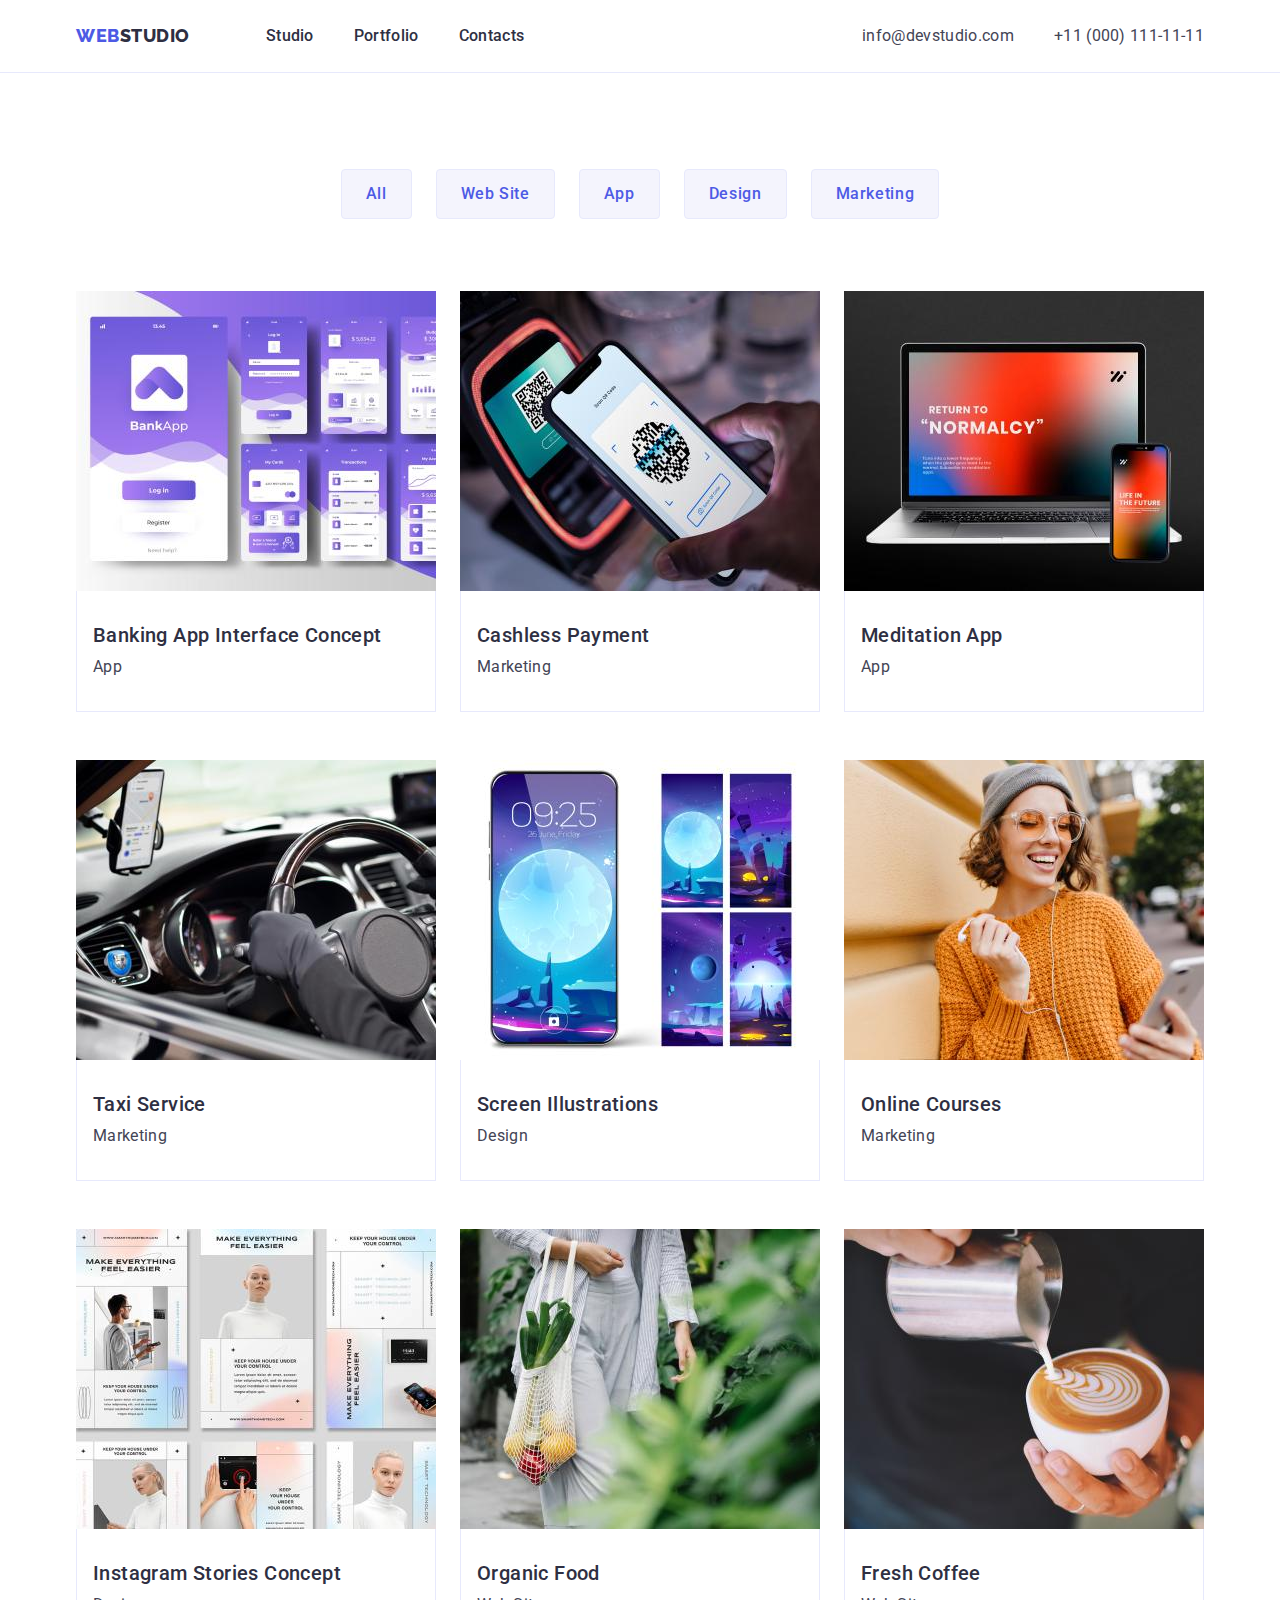
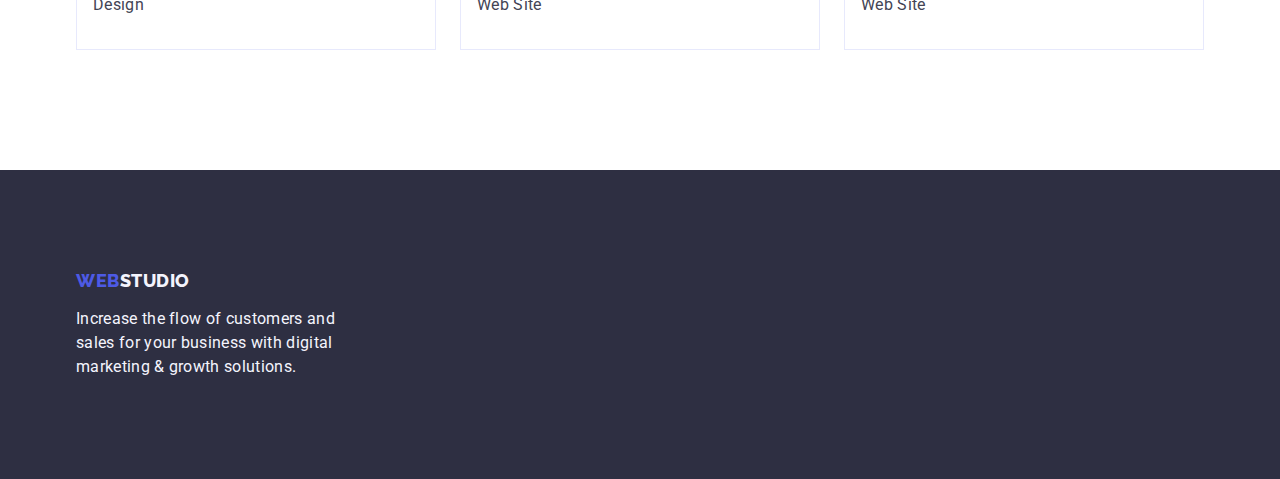
==== commit 97267634: "vid3" ====
--- a/portfolio.html
+++ b/portfolio.html
@@ -47,7 +47,7 @@
     <main>
       <section class="portfolio-main-section section">
         <div class="container">
-          <h1 class="our-portfolio">Effective Solutions for Your Business</h1>
+          <h1 class="visually-hidden">Effective Solutions for Your Business</h1>
           <!--         <a href="">Order Service</a> -->
 
           <ul class="list portfolio-main-ul-flex">
--- a/css/styles.css
+++ b/css/styles.css
@@ -408,6 +408,10 @@
 .footer-p-flex {
   max-width: 264px;
   max-height: 72px;
+
+  line-height: 24px;
+
+  letter-spacing: 0.02em;
 }
 
 .portfolio-header-flex {
@@ -533,12 +537,17 @@
   cursor: pointer;
 }
 
-.ficha-two {
-  visibility: hidden;
-}
-
-.our-portfolio {
-  visibility: hidden;
+.visually-hidden {
+  position: absolute;
+  white-space: nowrap;
+  width: 1px;
+  height: 1px;
+  overflow: hidden;
+  border: 0;
+  padding: 0;
+  clip: rect(0 0 0 0);
+  clip-path: inset(50%);
+  margin: -1px;
 }
 
 .addr-one {
